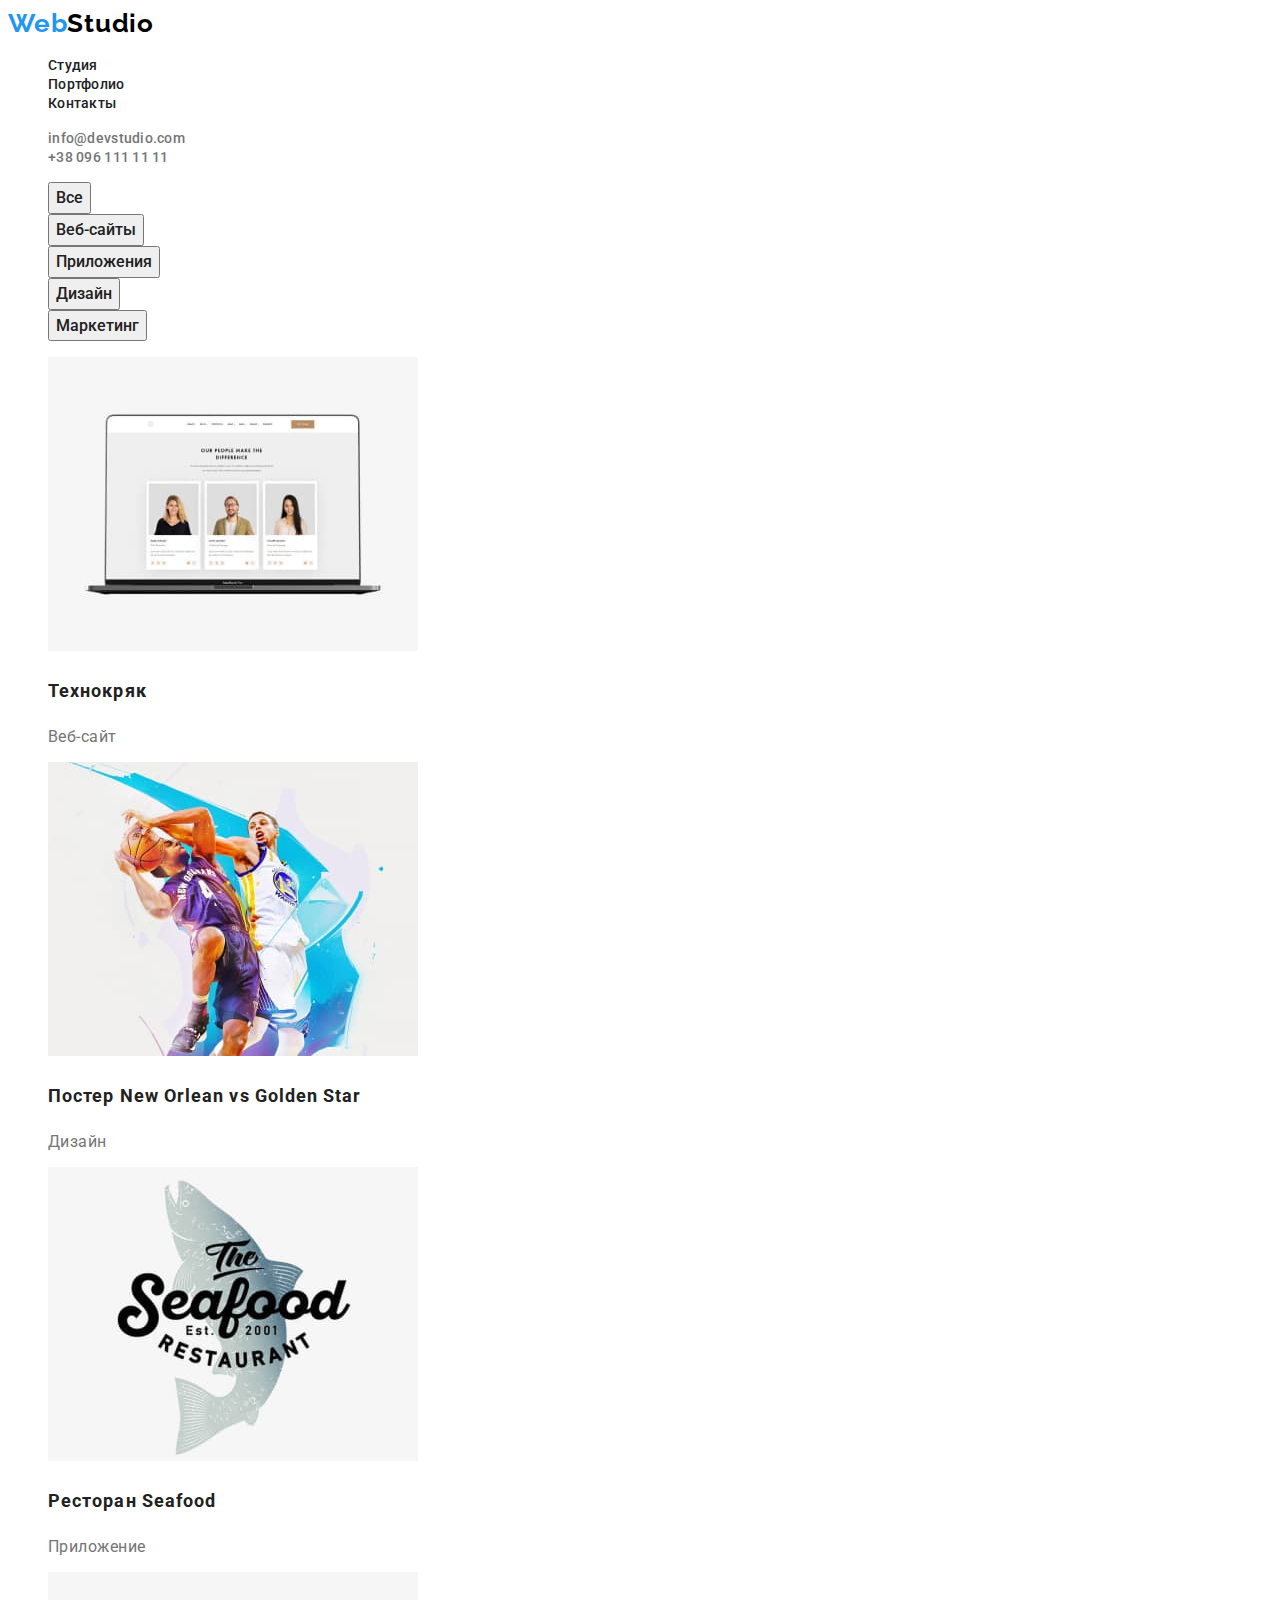
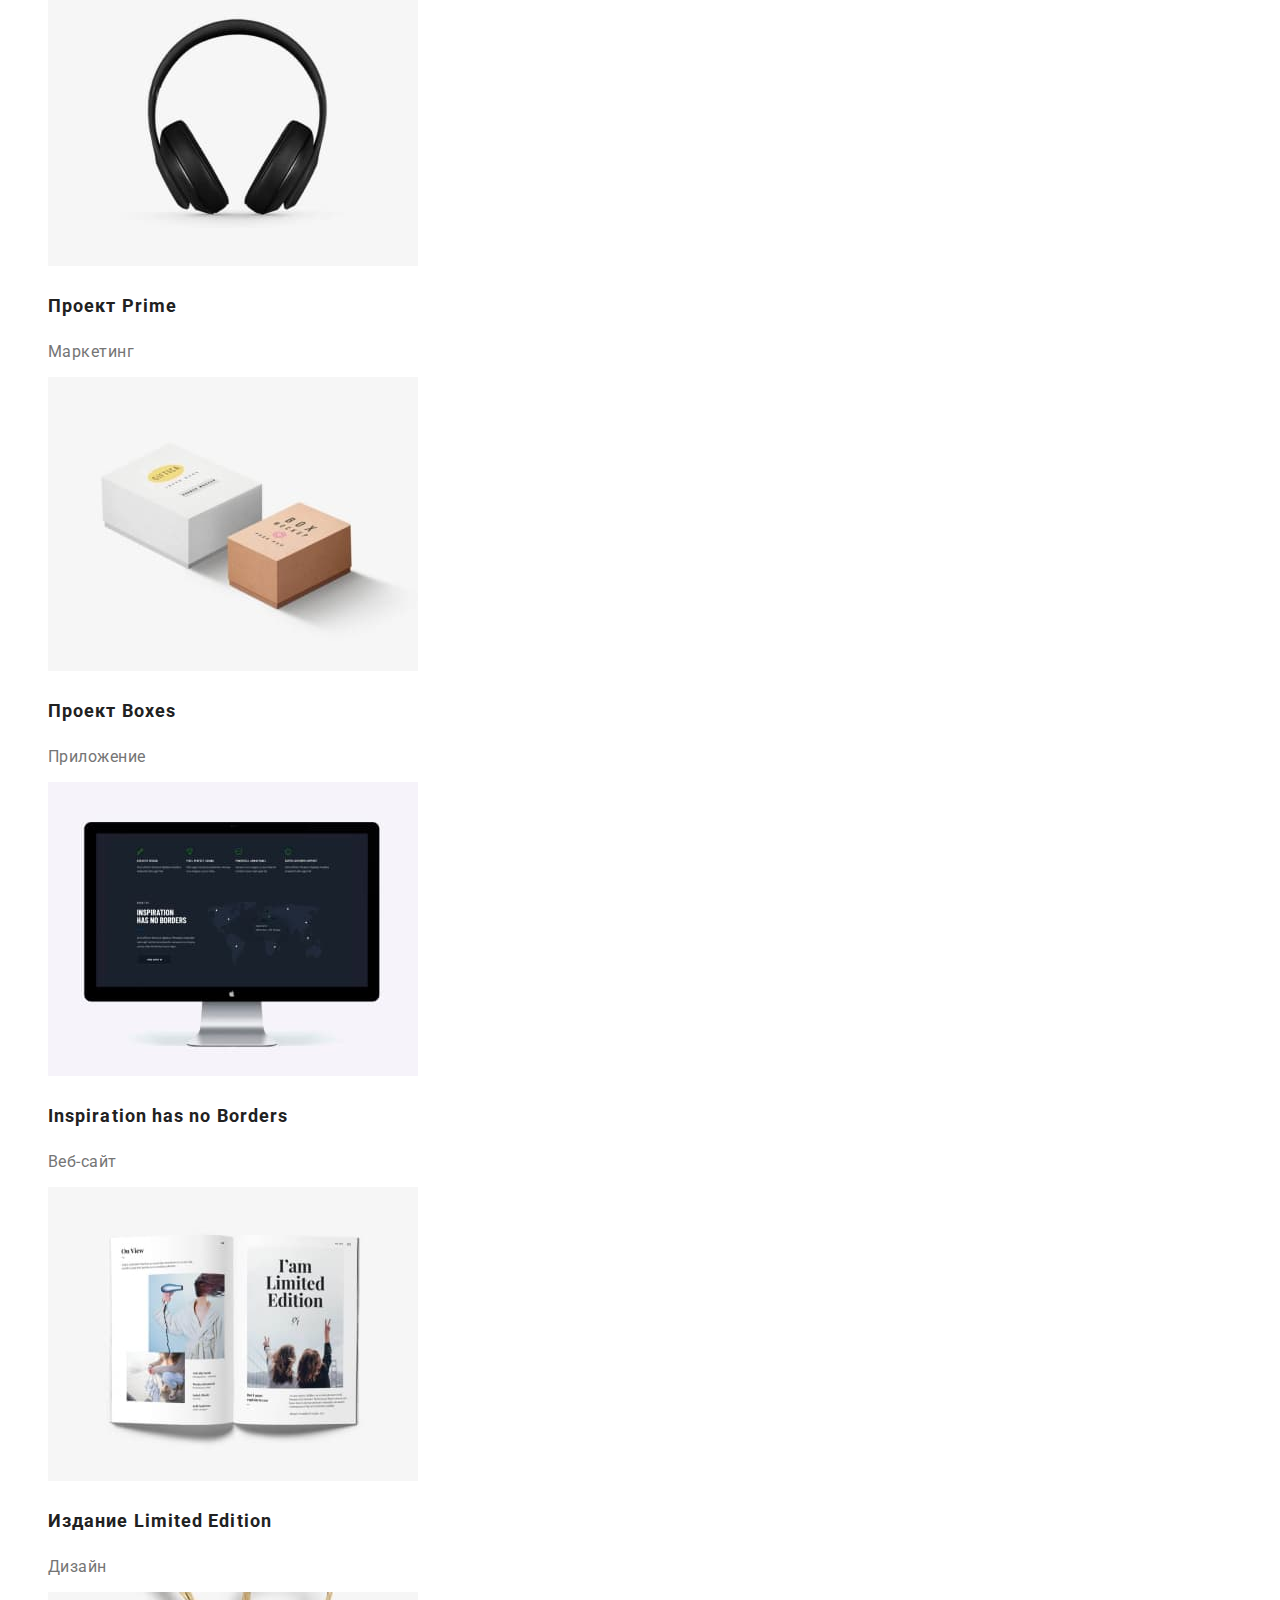
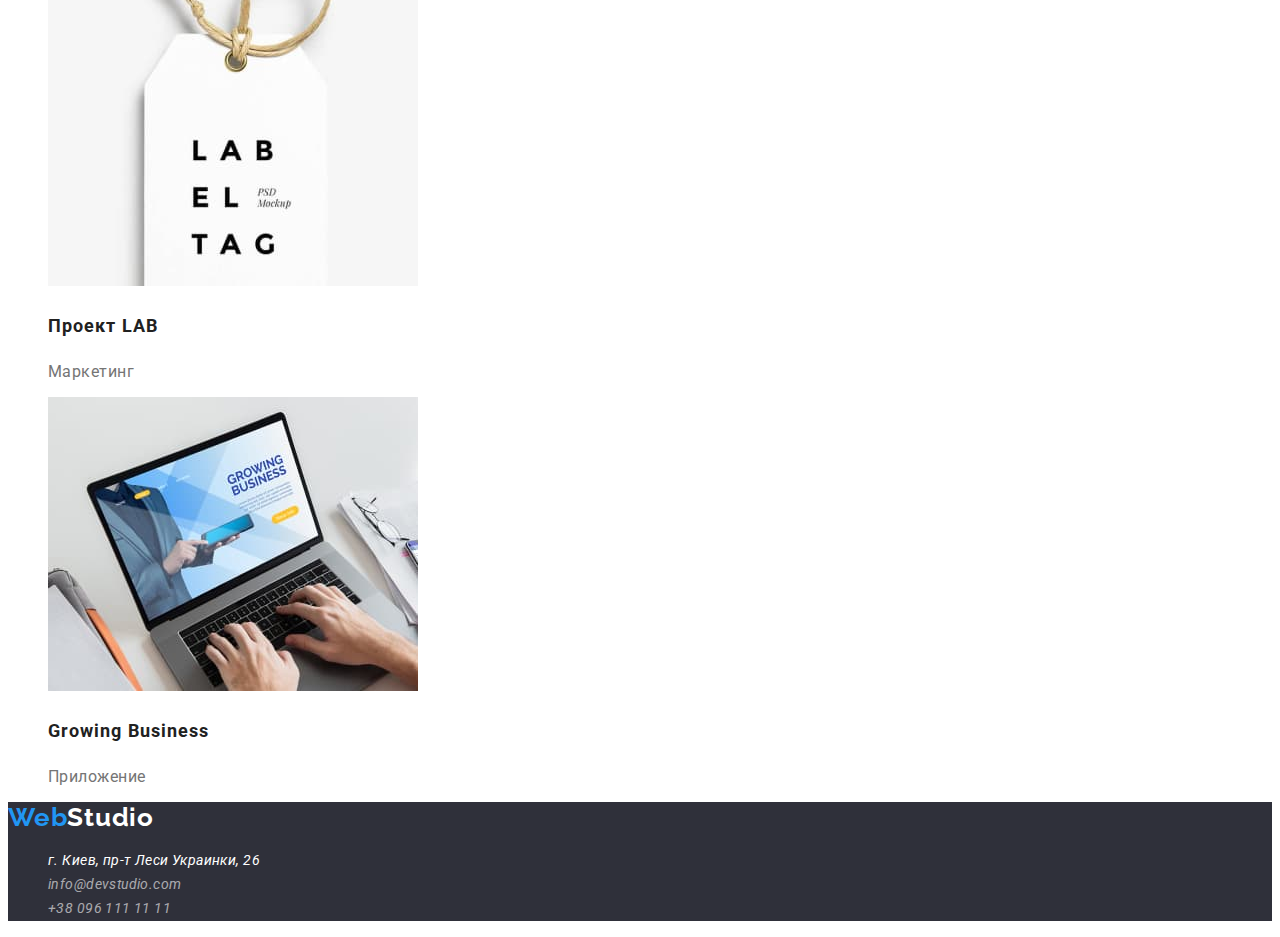
==== portfolio.html @ f25a6d61 "1" ====
<!DOCTYPE html>
<html lang="ru">
<head>
    <meta charset="UTF-8">
    <meta http-equiv="X-UA-Compatible" content="IE=edge">
    <meta name="viewport" content="width=device-width, initial-scale=1.0">
    <title>Portfolio</title>
    <link rel="stylesheet" href="./css/styles.css">
    <link rel="preconnect" href="https://fonts.googleapis.com">
    <link rel="preconnect" href="https://fonts.gstatic.com" crossorigin>
    <link href="https://fonts.googleapis.com/css2?family=Raleway:wght@700&family=Roboto:wght@400;500;700;900&display=swap" rel="stylesheet">    
</head>
<body>
    <!--header-->
    <header>
        <nav class="header-nav">
            <a class="link header-title" href="./index.html"><span class="header-title-web">Web</span>Studio</a>
            <ul class="list header-list">
                <li class="header-item"><a class="link header-link" href="./index.html">Студия</a></li>
                <li class="header-item"><a class="link header-link" href="./portfolio.html">Портфолио</a></li>
                <li class="header-item"><a class="link header-link" href="">Контакты</a></li>    
            </ul>
        </nav>
        <ul class="list header-list">
            <li><a class="link header-email" href="mailto:info@devstudio.com">info@devstudio.com</a></li>
            <li><a class="link header-tel" href="tel:+380961111111">+38 096 111 11 11</a></li>
        </ul>
    </header>
<!-- main -->
    <main>
        <!-- navigaation-buttons -->
        <section>
            <ul class="list">
                <li><button class="portfolio-nav-btn" type="button">Все</button></li>
                <li><button class="portfolio-nav-btn" type="button">Веб-сайты</button></li>
                <li><button class="portfolio-nav-btn" type="button">Приложения</button></li>
                <li><button class="portfolio-nav-btn" type="button">Дизайн</button></li>
                <li><button class="portfolio-nav-btn" type="button">Маркетинг</button></li>
            </ul>
            <!-- projects -->
            <ul class="list">
                <li>
                    <img src="./images/projects-img-1.jpg" alt="Ноутбук">
                    <h3 class="projects-title">Технокряк</h3>
                    <p class="projects-type">Веб-сайт</p>
                </li>
                <li>
                    <img src="./images/projects-img-2.jpg" alt="Баскетболисты">
                    <h3 class="projects-title">Постер New Orlean vs Golden Star</h3>
                    <p class="projects-type">Дизайн</p>
                </li>
                <li>
                    <img src="./images/projects-img-3.jpg" alt="Лого ресторана">
                    <h3 class="projects-title">Ресторан Seafood</h3>
                    <p class="projects-type">Приложение</p>
                </li>
                <li>
                    <img src="./images/projects-img-4.jpg" alt="Наушники">
                    <h3 class="projects-title">Проект Prime</h3>
                    <p class="projects-type">Маркетинг</p>
                </li>
                <li>
                    <img src="./images/projects-img-5.jpg" alt="Коробки">
                    <h3 class="projects-title">Проект Boxes</h3>
                    <p class="projects-type">Приложение</p>
                </li>
                <li>
                    <img src="./images/projects-img-6.jpg" alt="Компьютер">
                    <h3 class="projects-title">Inspiration has no Borders</h3>
                    <p class="projects-type">Веб-сайт</p>
                </li>
                <li>
                    <img src="./images/projects-img-7.jpg" alt="Книга">
                    <h3 class="projects-title">Издание Limited Edition</h3>
                    <p class="projects-type">Дизайн</p>
                </li>
                <li>
                    <img src="./images/projects-img-8.jpg" alt="Бирка">
                    <h3 class="projects-title">Проект LAB</h3>
                    <p class="projects-type">Маркетинг</p>
                </li>
                <li>
                    <img src="./images/projects-img-9.jpg" alt="Ноутбук">
                    <h3 class="projects-title">Growing Business</h3>
                    <p class="projects-type">Приложение</p>
                </li>
            </ul>
        </section>
    </main>
    <footer class="footer">
        <a class="link footer-title" href="./index.html"><span class="footer-title-web">Web</span>Studio</a>
        <address class="">
            <ul class="list footer-list">
                <li><a class="link footer-addres" href="https://goo.gl/maps/zj1c1hvUwoy9DRRDA" target="_blank">г. Киев, пр-т Леси Украинки, 26</a></li>
                <li><a class="link footer-email" href="mailto:info@devstudio.com">info@devstudio.com</a></li>
                <li><a class="link footer-tel" href="tel:+380961111111">+38 096 111 11 11</a></li>
            </ul>
        </address>
    </footer>
</body>
</html>
---- css/styles.css ----
:root {
    --accent-color: #2196F3;
}

body {
    font-family: "Roboto", sans-serif;
}

.list {
    list-style: none;
}
.link {
    text-decoration: none;
}

/*---------------------HEADER---------------------*/

.header-link {
    font-family: "Roboto";
    font-weight: 500;
    font-size: 14px;
    line-height: 1.14;
    letter-spacing: 0.02em;
    color: #212121;
}

.header-email, .header-tel {
    font-family: inherit;
    font-weight: 500;
    font-size: 14px;
    line-height: 1.14;
    letter-spacing: 0.02em;
    color: #757575;
} 

.header-title {
    font-family: "Raleway", sans-serif;
    font-weight: 700;
    font-size: 26px;
    line-height: 1.19;
    letter-spacing: 0.03em;
    color: #000000;
}
.header-title-web {
    color: var(--accent-color);
}

.header-link:hover, 
.header-link:focus,
.header-email:hover,
.header-email:focus,
.header-tel:hover, 
.header-tel:focus  {
    color: var(--accent-color);
}

/*---------------------SOLUTIONS---------------------*/

.solutions-title {
    font-weight: 900;
    font-size: 44px;
    line-height: 1.36;
    letter-spacing: 0.06em;
    text-transform: uppercase;
    color: #FFFFFF;
}

.solutions-background {
    background-color: #2F303A;
}
.solutions-btn {
    font-family: inherit;
    font-weight: 700;
    background-color: var(--accent-color);
    cursor: pointer;
    font-size: 16px;
    line-height: 1.875;
    text-align: center;
    letter-spacing: 0.06em;
    color: #FFFFFF;
}

.solutions-btn:hover, 
.solutions-btn:focus {
    background: #2196F3;
    box-shadow: 0px 4px 4px rgba(0, 0, 0, 0.15);
    border-radius: 4px;
}


/*---------------------ABOUT---------------------*/

.about-title {
    font-weight: 700;
    font-size: 14px;
    line-height: 1.14;
    letter-spacing: 0.03em;
    text-transform: uppercase;
    color: #212121;
}

.about-text {
    font-size: 14px;
    line-height: 1.71;
    letter-spacing: 0.03em;
    color: #757575
}

/*---------------------AFTER ABOUT---------------------*/

.after-about-title {
    font-weight: 700;
    font-size: 36px;
    line-height: 1.16;
    letter-spacing: 0.03em;
    color: #212121;
}

/*---------------------TEAM---------------------*/

.team-title {
    font-weight: 700;
    font-size: 36px;
    line-height: 1.16;
    letter-spacing: 0.03em;
    color: #212121;
}

.teammate-title {
    font-weight: 500;
    font-size: 16px;
    line-height: 1.18;
    letter-spacing: 0.03em;
    color: #212121;
}

.teammate-position {
    font-size: 16px;
    line-height: 1.18;
    letter-spacing: 0.03em;
    color: #757575
}

/*---------------------FOOTER---------------------*/

.footer {
    background-color: #2F303A; ;
}

.footer-title {
    font-family: "Raleway", sans-serif;
    font-weight: 700;
    font-size: 26px;
    line-height: 1.19;
    letter-spacing: 0.03em;
    color: #FFFFFF;
}

.footer-title-web {
    color: var(--accent-color);
}

.footer-addres {
    font-family: inherit;
    font-size: 14px;
    line-height: 1.71;
    letter-spacing: 0.03em;
    color: #FFFFFF;
}

.footer-email, .footer-tel {
    font-family: inherit;
    font-size: 14px;
    line-height: 1.71;
    letter-spacing: 0.03em;
    color: rgba(255, 255, 255, 0.6);
}

.footer-addres:hover, 
.footer-addres:focus,
.footer-email:hover,
.footer-email:focus,
.footer-tel:hover, 
.footer-tel:focus  {
    color: var(--accent-color);
}
/*---------------------MAIN-PORTFOLIO---------------------*/

.portfolio-nav-btn {
    font-family: inherit;
    font-weight: 500;
    font-size: 16px;
    line-height: 1.62;
    color: #212121;
}

.portfolio-nav-btn:hover, .portfolio-nav-btn:focus {
    font-weight: 500;
    font-size: 16px;
    line-height: 1.62;
    text-align: center;
    letter-spacing: 0.03em;
    color: #FFFFFF;
    background-color: var(--accent-color);
    cursor: pointer;
}

.projects-title {
    font-weight: 700;
    font-size: 18px;
    line-height: 2;
    letter-spacing: 0.06em;
    color: #212121
}

.projects-type {
    font-weight: normal;
    font-size: 16px;
    line-height: 1.875x;
    letter-spacing: 0.03em;
    color: #757575;
}
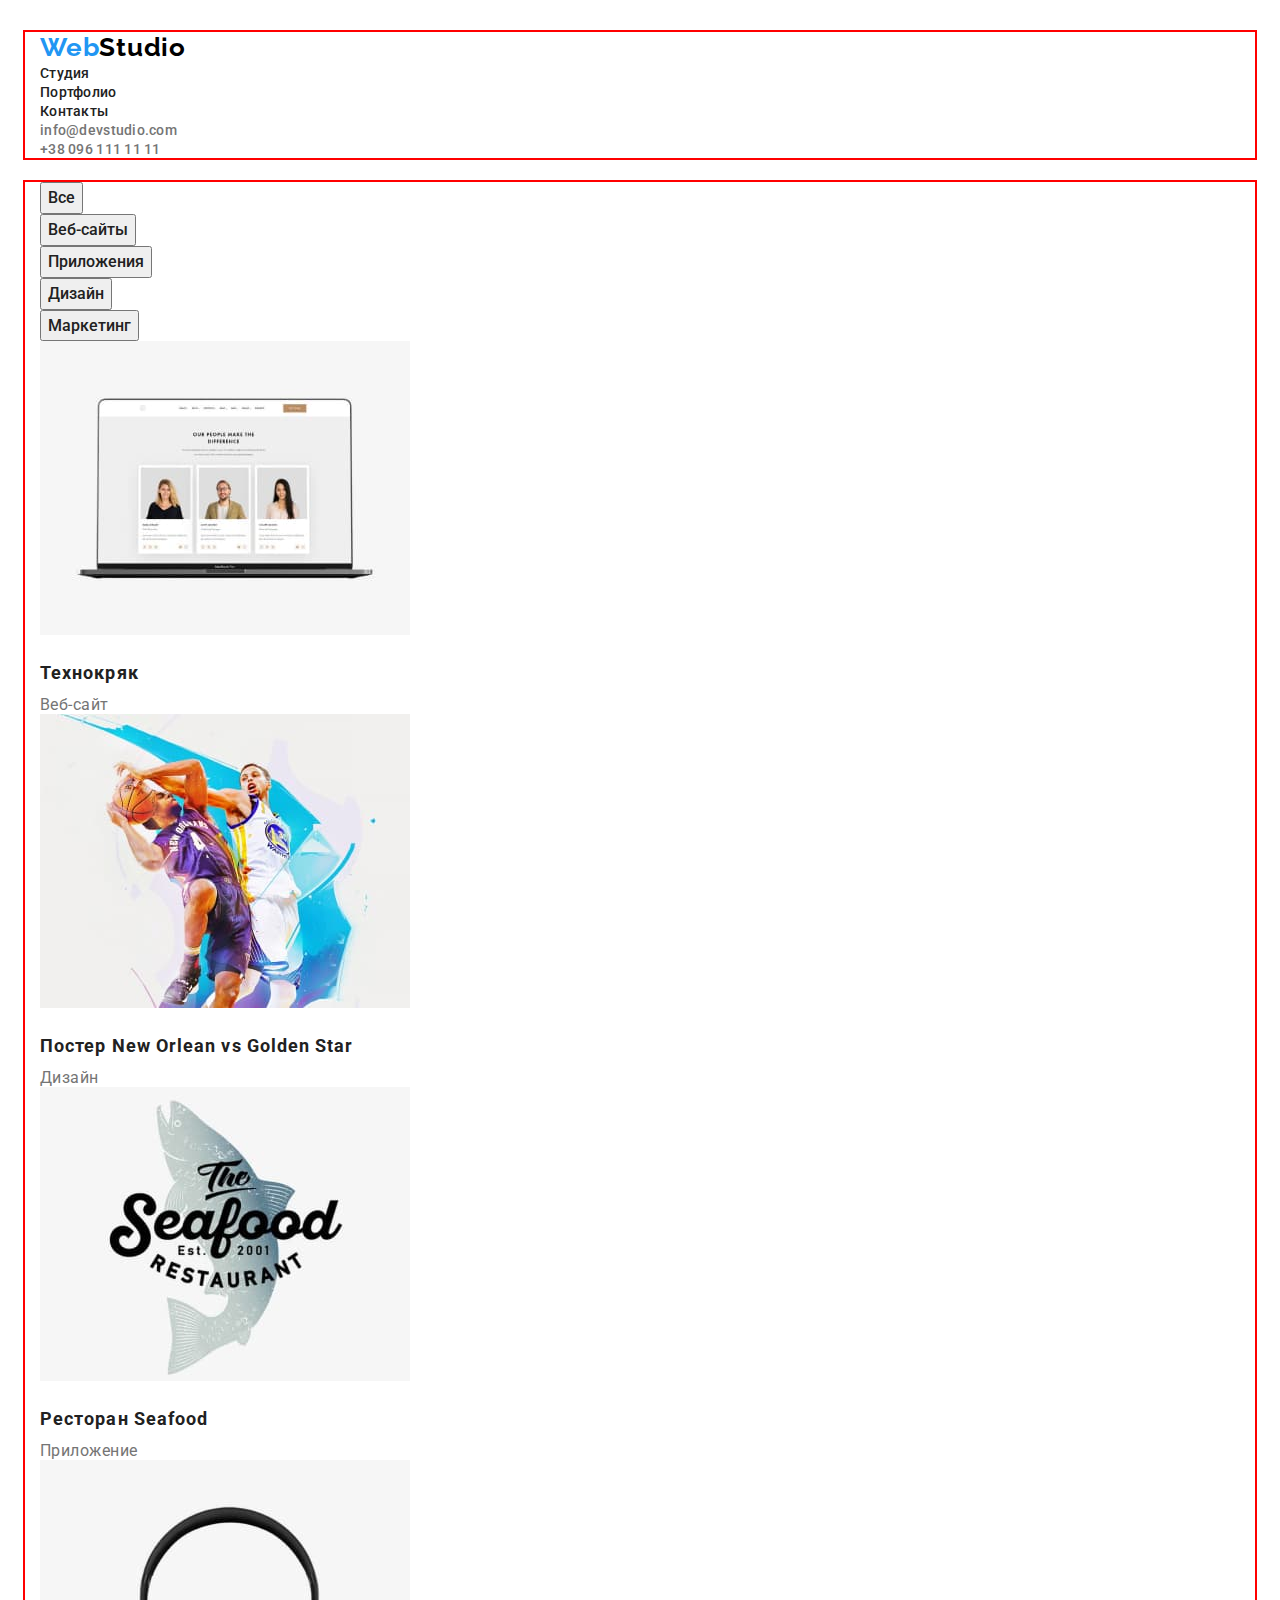
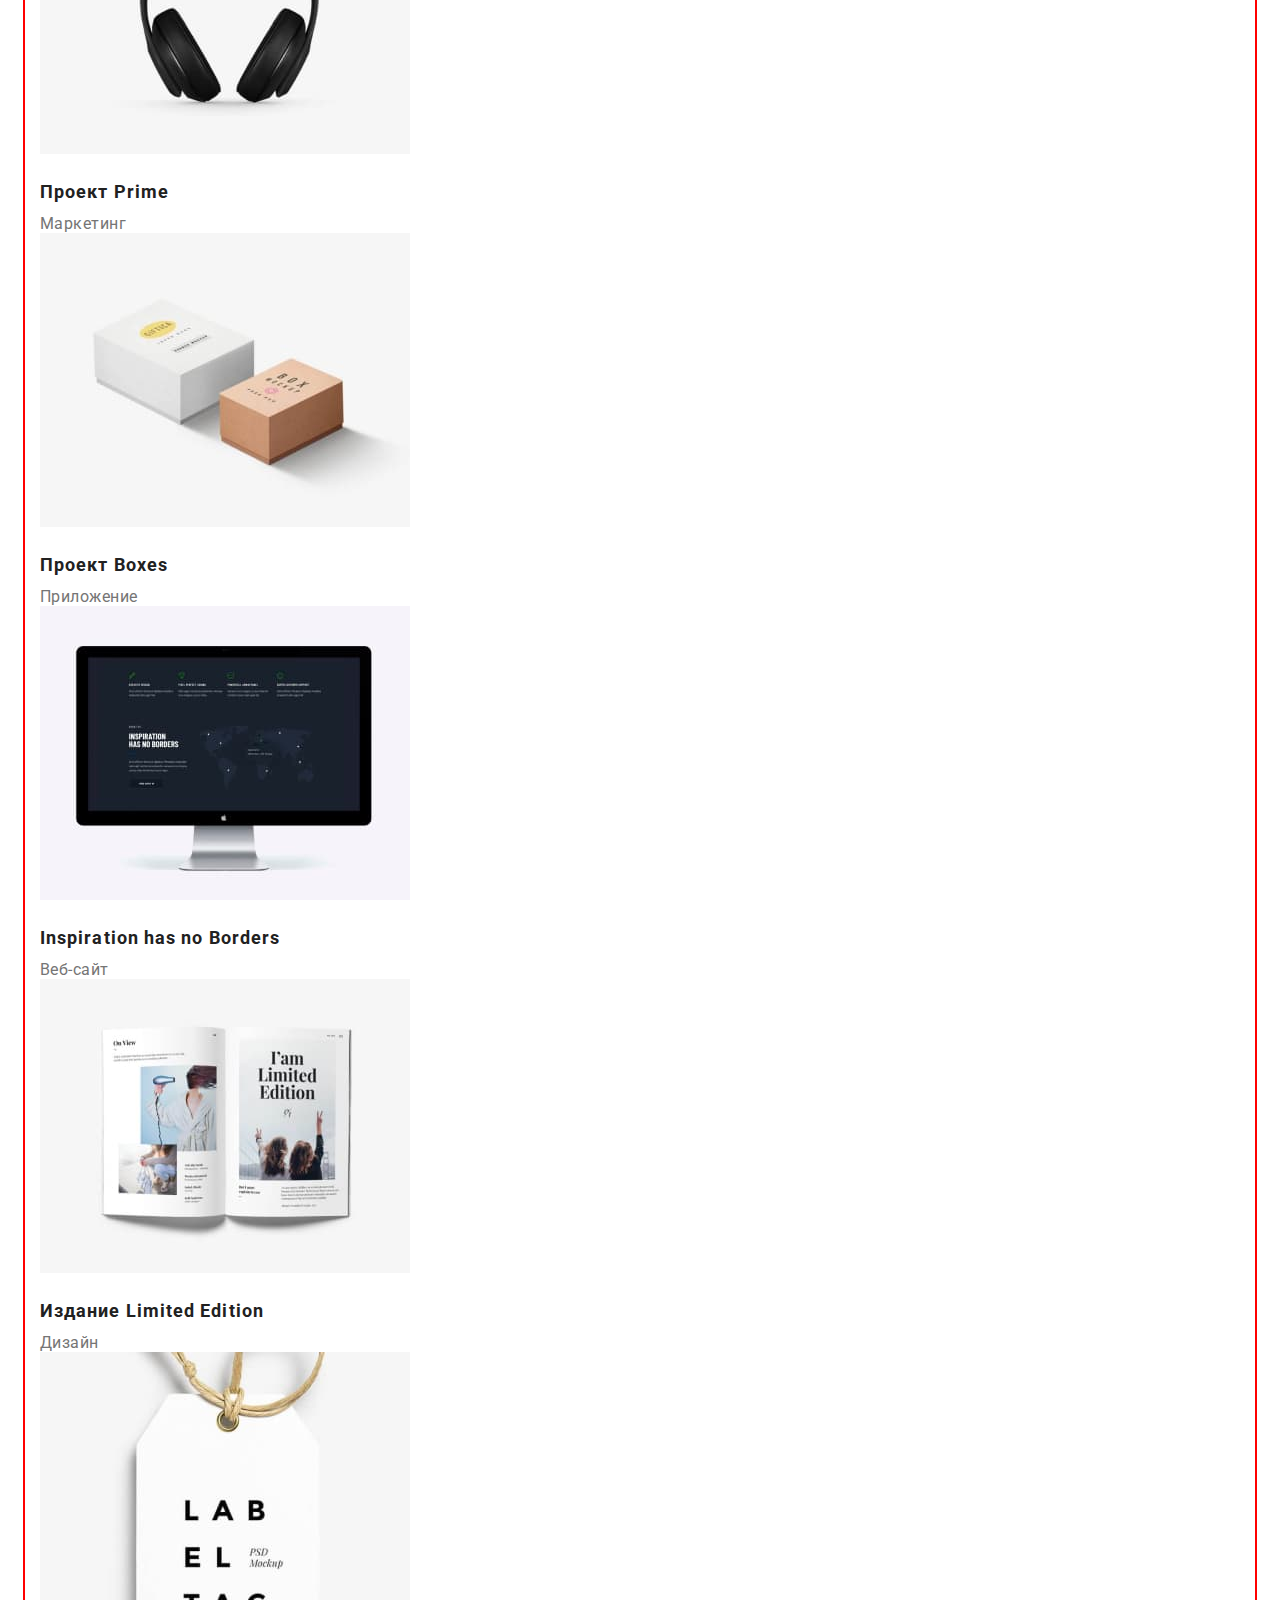
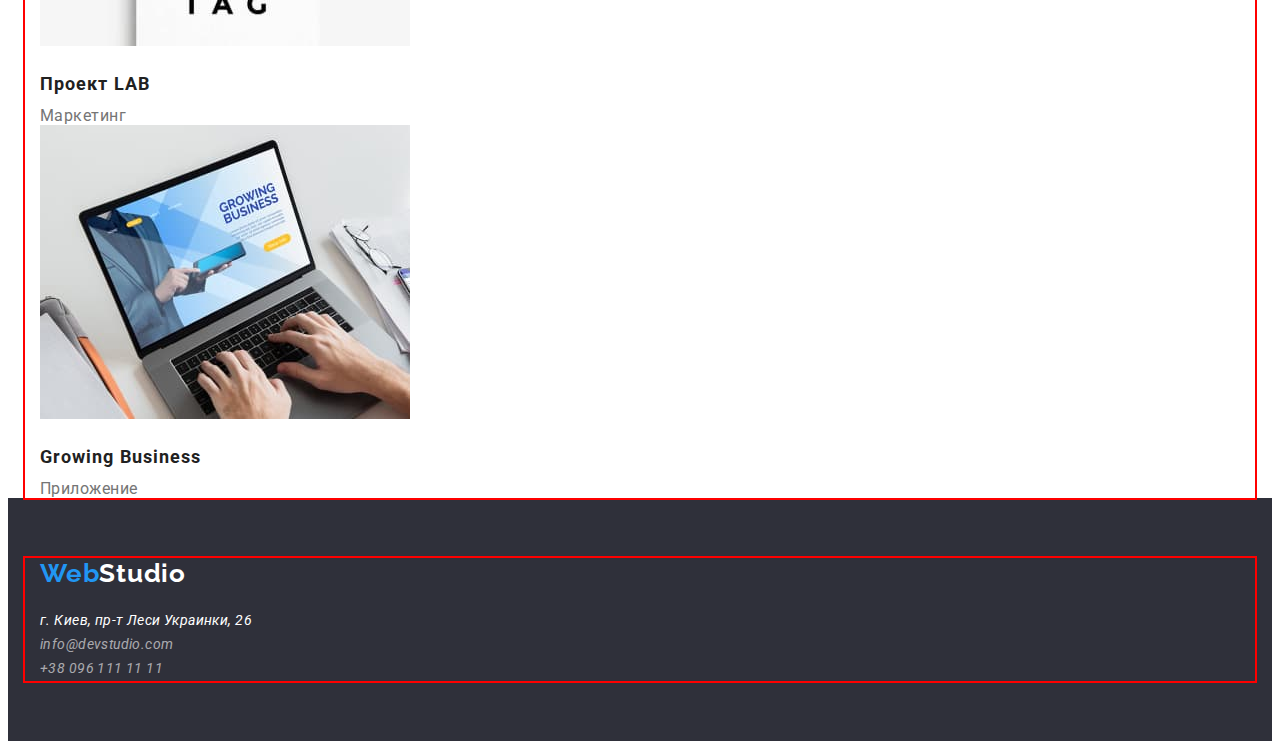
==== commit 3d008834: "containers" ====
--- a/portfolio.html
+++ b/portfolio.html
@@ -12,7 +12,8 @@
 </head>
 <body>
     <!--header-->
-    <header>
+    <header class="header">
+        <div class="container">
         <nav class="header-nav">
             <a class="link header-title" href="./index.html"><span class="header-title-web">Web</span>Studio</a>
             <ul class="list header-list">
@@ -25,11 +26,13 @@
             <li><a class="link header-email" href="mailto:info@devstudio.com">info@devstudio.com</a></li>
             <li><a class="link header-tel" href="tel:+380961111111">+38 096 111 11 11</a></li>
         </ul>
+        </div>
     </header>
 <!-- main -->
     <main>
         <!-- navigaation-buttons -->
         <section>
+            <div class="container">
             <ul class="list">
                 <li><button class="portfolio-nav-btn" type="button">Все</button></li>
                 <li><button class="portfolio-nav-btn" type="button">Веб-сайты</button></li>
@@ -85,17 +88,20 @@
                     <p class="projects-type">Приложение</p>
                 </li>
             </ul>
+            </div>  
         </section>
     </main>
     <footer class="footer">
+        <div class="container">
         <a class="link footer-title" href="./index.html"><span class="footer-title-web">Web</span>Studio</a>
-        <address class="">
+        <address class="address">
             <ul class="list footer-list">
                 <li><a class="link footer-addres" href="https://goo.gl/maps/zj1c1hvUwoy9DRRDA" target="_blank">г. Киев, пр-т Леси Украинки, 26</a></li>
                 <li><a class="link footer-email" href="mailto:info@devstudio.com">info@devstudio.com</a></li>
                 <li><a class="link footer-tel" href="tel:+380961111111">+38 096 111 11 11</a></li>
             </ul>
         </address>
+        </div>
     </footer>
 </body>
 </html>--- a/css/styles.css
+++ b/css/styles.css
@@ -1,11 +1,31 @@
 :root {
     --accent-color: #2196F3;
+    --first-title-color: #fff;
+    --second-title-color: #212121;
+
 }
 
 body {
     font-family: "Roboto", sans-serif;
 }
 
+p, h1, h2, h3, h4, h5, h6 {
+    margin: 0;
+}
+
+ul {
+    margin: 0;
+    padding: 0;
+}
+
+button {
+    cursor: pointer;
+}
+
+img {
+    display: block;
+}
+
 .list {
     list-style: none;
 }
@@ -13,7 +33,20 @@
     text-decoration: none;
 }
 
+.container {
+    width: 1200px;
+    padding-left: 15px;
+    padding-right: 15px;
+    margin: 0 auto;
+    outline: 2px solid red;
+}
+
 /*---------------------HEADER---------------------*/
+
+.header {
+    padding-top: 24px;
+    padding-bottom: 24px;
+}
 
 .header-link {
     font-family: "Roboto";
@@ -62,22 +95,25 @@
     line-height: 1.36;
     letter-spacing: 0.06em;
     text-transform: uppercase;
-    color: #FFFFFF;
-}
-
-.solutions-background {
+    color: var(--first-title-color);
+    padding-bottom: 30px;
+}
+
+.solutions {
     background-color: #2F303A;
+    padding-top: 200px;
+    padding-bottom: 280px;
 }
 .solutions-btn {
     font-family: inherit;
     font-weight: 700;
     background-color: var(--accent-color);
-    cursor: pointer;
     font-size: 16px;
     line-height: 1.875;
     text-align: center;
     letter-spacing: 0.06em;
-    color: #FFFFFF;
+    color: var(--first-title-color);
+    
 }
 
 .solutions-btn:hover, 
@@ -90,13 +126,19 @@
 
 /*---------------------ABOUT---------------------*/
 
+.about {
+    padding-top: 94px;
+    padding-bottom: 94px;
+}
+
 .about-title {
     font-weight: 700;
     font-size: 14px;
     line-height: 1.14;
     letter-spacing: 0.03em;
     text-transform: uppercase;
-    color: #212121;
+    color: var(--second-title-color);
+    margin-bottom: 10px;
 }
 
 .about-text {
@@ -107,23 +149,35 @@
 }
 
 /*---------------------AFTER ABOUT---------------------*/
+
+.after-about {
+    padding-top: 0px;
+    padding-bottom: 94px;
+}
 
 .after-about-title {
     font-weight: 700;
     font-size: 36px;
     line-height: 1.16;
     letter-spacing: 0.03em;
-    color: #212121;
+    color: var(--second-title-color);
+    margin-bottom: 50px;
 }
 
 /*---------------------TEAM---------------------*/
+
+.team {
+    padding-top: 94px;
+    padding-bottom: 94px;
+}
 
 .team-title {
     font-weight: 700;
     font-size: 36px;
     line-height: 1.16;
     letter-spacing: 0.03em;
-    color: #212121;
+    color: var(--second-title-color);
+    margin-bottom: 50px;
 }
 
 .teammate-title {
@@ -131,7 +185,9 @@
     font-size: 16px;
     line-height: 1.18;
     letter-spacing: 0.03em;
-    color: #212121;
+    color: var(--second-title-color);
+    margin-top: 30px;
+    margin-bottom: 10px;
 }
 
 .teammate-position {
@@ -144,7 +200,9 @@
 /*---------------------FOOTER---------------------*/
 
 .footer {
-    background-color: #2F303A; ;
+    background-color: #2F303A; 
+    padding-top: 60px;
+    padding-bottom: 60px;
 }
 
 .footer-title {
@@ -153,22 +211,36 @@
     font-size: 26px;
     line-height: 1.19;
     letter-spacing: 0.03em;
-    color: #FFFFFF;
+    color: var(--first-title-color);
 }
 
 .footer-title-web {
     color: var(--accent-color);
 }
 
+.address {
+    margin-top: 20px;
+}
+
 .footer-addres {
     font-family: inherit;
     font-size: 14px;
     line-height: 1.71;
     letter-spacing: 0.03em;
-    color: #FFFFFF;
+    color: var(--first-title-color);
+    margin-bottom: 9px;
 }
 
 .footer-email, .footer-tel {
+    font-family: inherit;
+    font-size: 14px;
+    line-height: 1.71;
+    letter-spacing: 0.03em;
+    color: rgba(255, 255, 255, 0.6);
+    margin-bottom: 9px;
+}
+
+.footer-tel {
     font-family: inherit;
     font-size: 14px;
     line-height: 1.71;
@@ -191,7 +263,7 @@
     font-weight: 500;
     font-size: 16px;
     line-height: 1.62;
-    color: #212121;
+    color: var(--second-title-color);
 }
 
 .portfolio-nav-btn:hover, .portfolio-nav-btn:focus {
@@ -200,7 +272,7 @@
     line-height: 1.62;
     text-align: center;
     letter-spacing: 0.03em;
-    color: #FFFFFF;
+    color: var(--first-title-color);
     background-color: var(--accent-color);
     cursor: pointer;
 }
@@ -210,7 +282,9 @@
     font-size: 18px;
     line-height: 2;
     letter-spacing: 0.06em;
-    color: #212121
+    color: var(--second-title-color);
+    margin-top: 20px;
+    margin-bottom: 4px;
 }
 
 .projects-type {
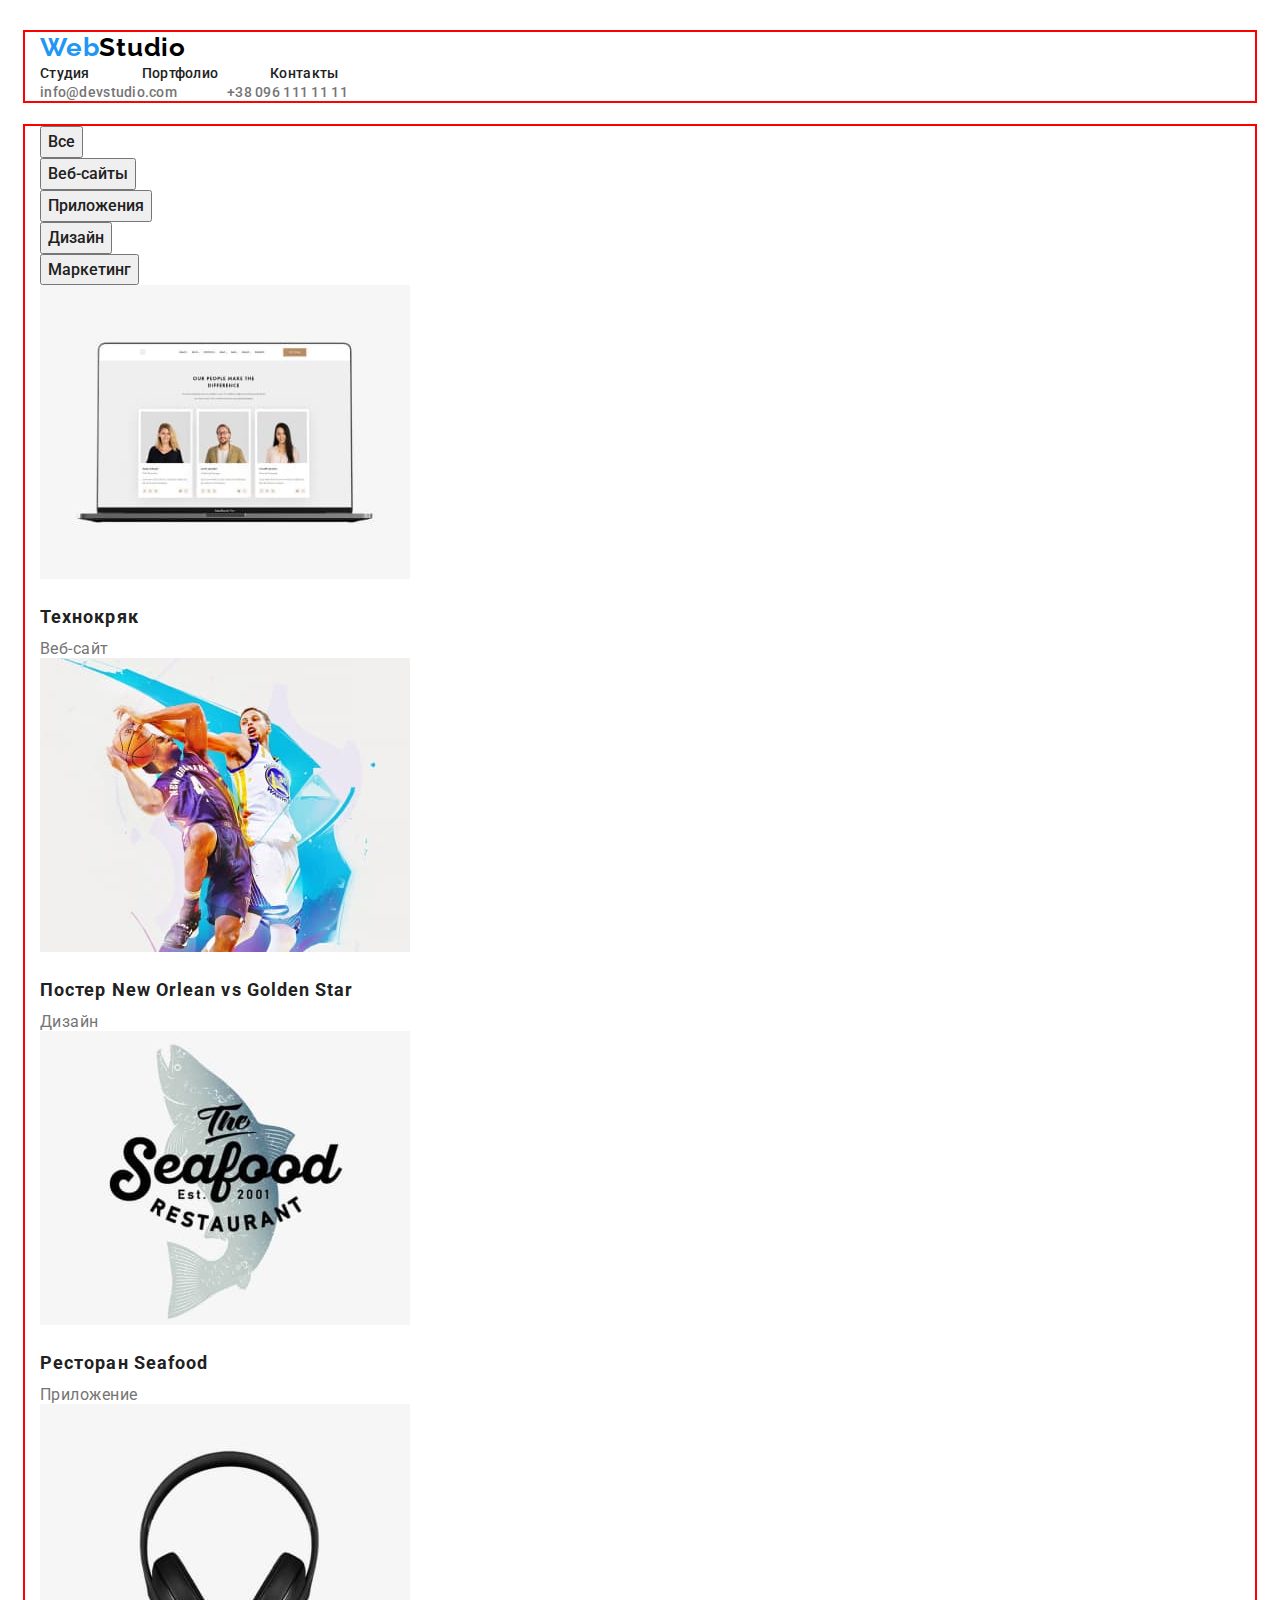
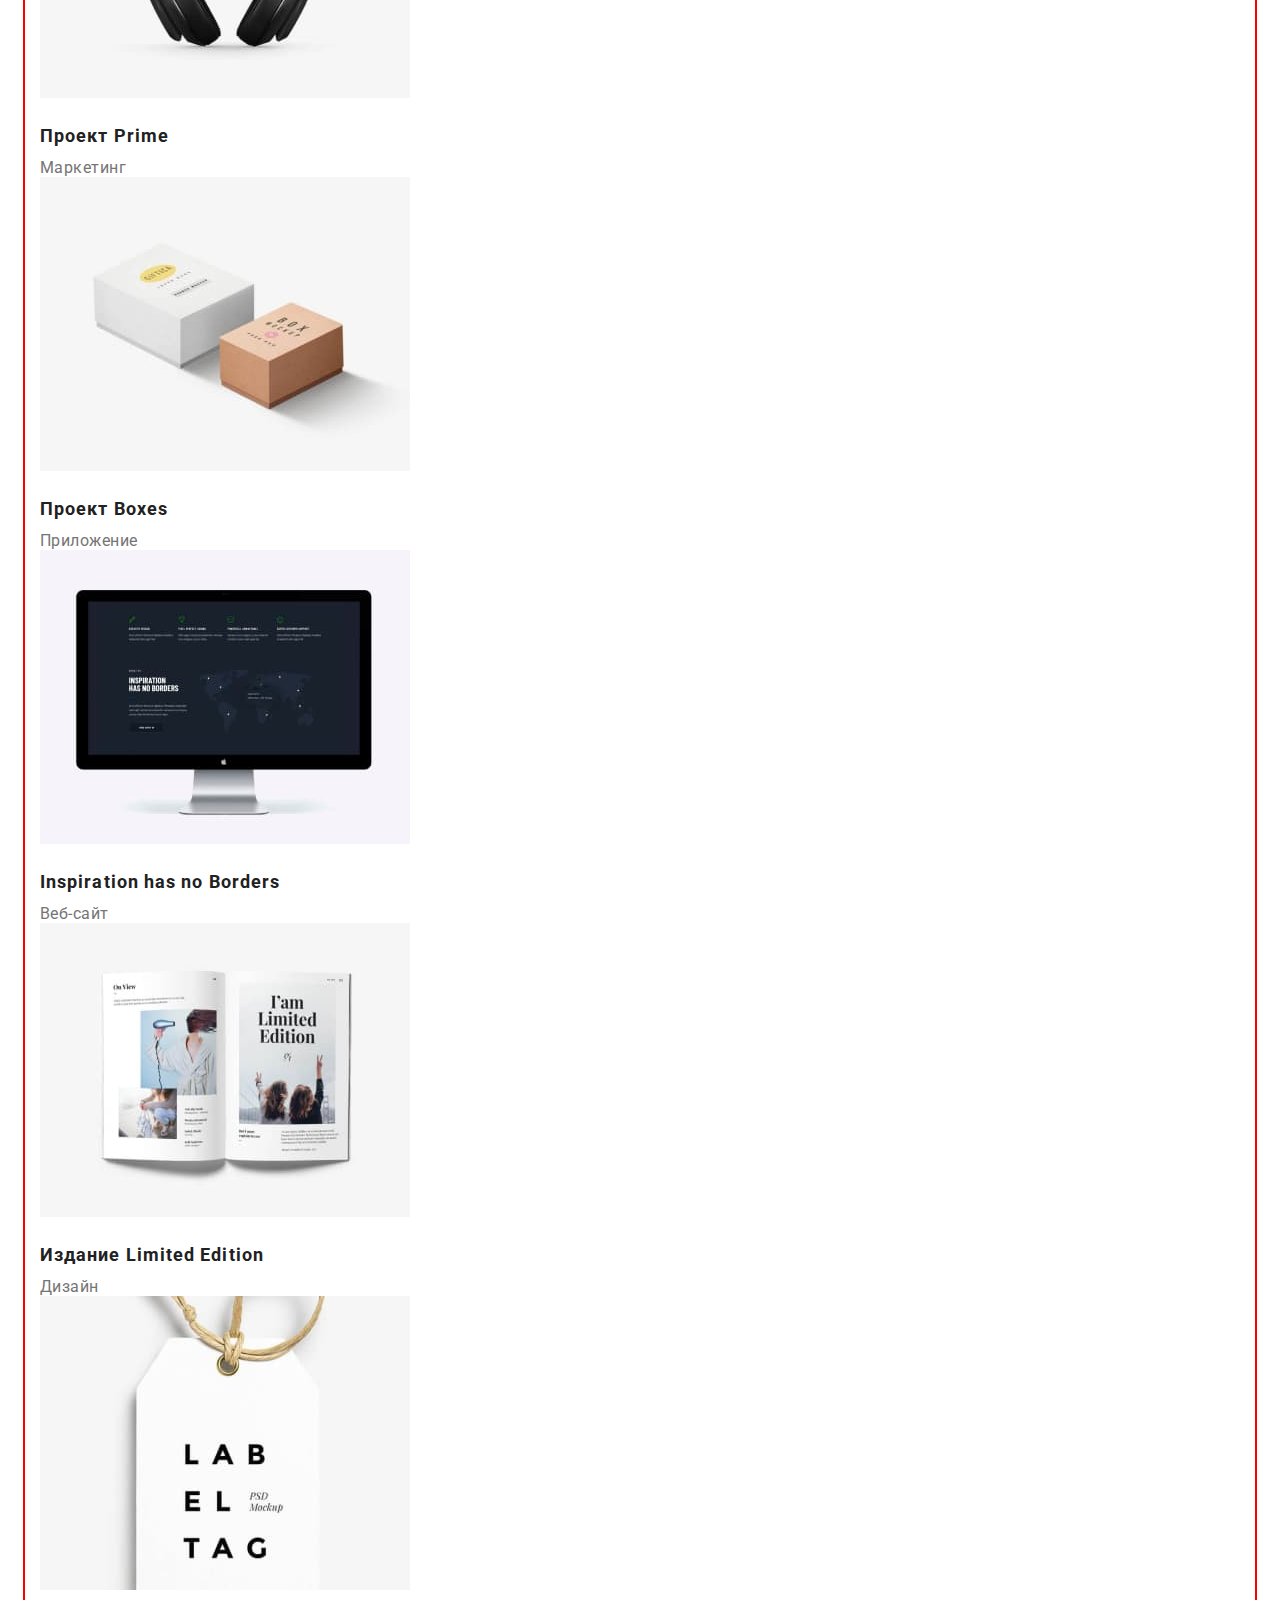
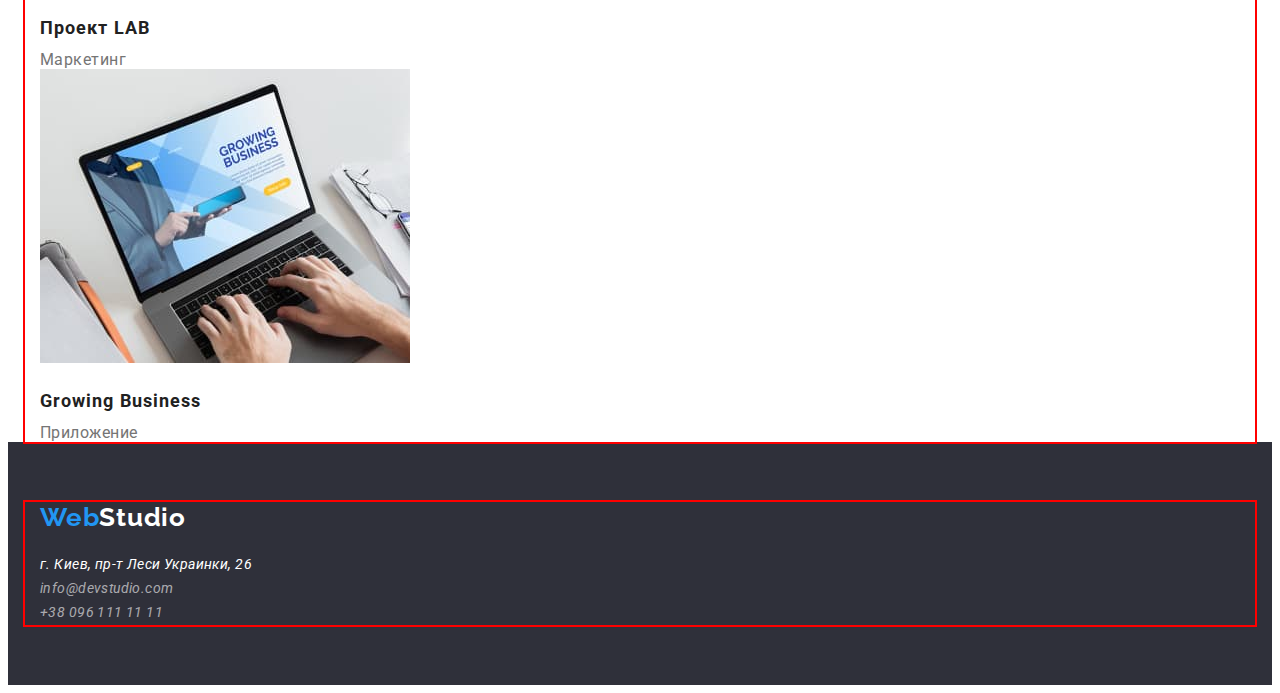
==== commit 32f49161: "flex v1" ====
--- a/portfolio.html
+++ b/portfolio.html
@@ -33,13 +33,15 @@
         <!-- navigaation-buttons -->
         <section>
             <div class="container">
-            <ul class="list">
+               
+                <ul class="list">
                 <li><button class="portfolio-nav-btn" type="button">Все</button></li>
                 <li><button class="portfolio-nav-btn" type="button">Веб-сайты</button></li>
                 <li><button class="portfolio-nav-btn" type="button">Приложения</button></li>
                 <li><button class="portfolio-nav-btn" type="button">Дизайн</button></li>
                 <li><button class="portfolio-nav-btn" type="button">Маркетинг</button></li>
-            </ul>
+                </ul>
+                
             <!-- projects -->
             <ul class="list">
                 <li>
--- a/css/styles.css
+++ b/css/styles.css
@@ -38,14 +38,31 @@
     padding-left: 15px;
     padding-right: 15px;
     margin: 0 auto;
-    outline: 2px solid red;
+    outline: 2px solid red; 
 }
 
 /*---------------------HEADER---------------------*/
+
+.header-container {
+    display: flex;
+    align-items: center;
+} 
+
+.header-list {
+    display: flex;
+}
+
+.header-connect {
+    margin-left: auto;
+}
+
+.header-item:not(:last-child) {
+    margin-right: 52px;
+}
 
 .header {
     padding-top: 24px;
-    padding-bottom: 24px;
+    padding-bottom: 25px;
 }
 
 .header-link {
@@ -57,7 +74,17 @@
     color: #212121;
 }
 
-.header-email, .header-tel {
+.header-email  {
+    font-family: inherit;
+    font-weight: 500;
+    font-size: 14px;
+    line-height: 1.14;
+    letter-spacing: 0.02em;
+    color: #757575;
+    margin-right: 50px;
+} 
+
+.header-tel {
     font-family: inherit;
     font-weight: 500;
     font-size: 14px;
@@ -73,6 +100,7 @@
     line-height: 1.19;
     letter-spacing: 0.03em;
     color: #000000;
+    margin-right: 93px;
 }
 .header-title-web {
     color: var(--accent-color);
@@ -97,12 +125,16 @@
     text-transform: uppercase;
     color: var(--first-title-color);
     padding-bottom: 30px;
+    width: 696px;
+    text-align: center;
+    margin-left: 252px;
+    margin-right: 252px;
 }
 
 .solutions {
     background-color: #2F303A;
     padding-top: 200px;
-    padding-bottom: 280px;
+    padding-bottom: 200px;
 }
 .solutions-btn {
     font-family: inherit;
@@ -113,6 +145,13 @@
     text-align: center;
     letter-spacing: 0.06em;
     color: var(--first-title-color);
+    background: #2196F3;
+    box-shadow: 0px 4px 4px rgba(0, 0, 0, 0.15);
+    border-radius: 4px;
+    min-width: 200px;
+    min-height: 50px;
+    margin-right: 500px;
+    margin-left: 500px;
     
 }
 
@@ -126,11 +165,22 @@
 
 /*---------------------ABOUT---------------------*/
 
+ .about-list {
+    display: flex;
+    width: 270px;
+} 
+
+.about-list:not(:last-child) {
+    margin-right: 30px;
+}
 .about {
     padding-top: 94px;
     padding-bottom: 94px;
 }
 
+.about-container {
+    display: flex;
+}
 .about-title {
     font-weight: 700;
     font-size: 14px;
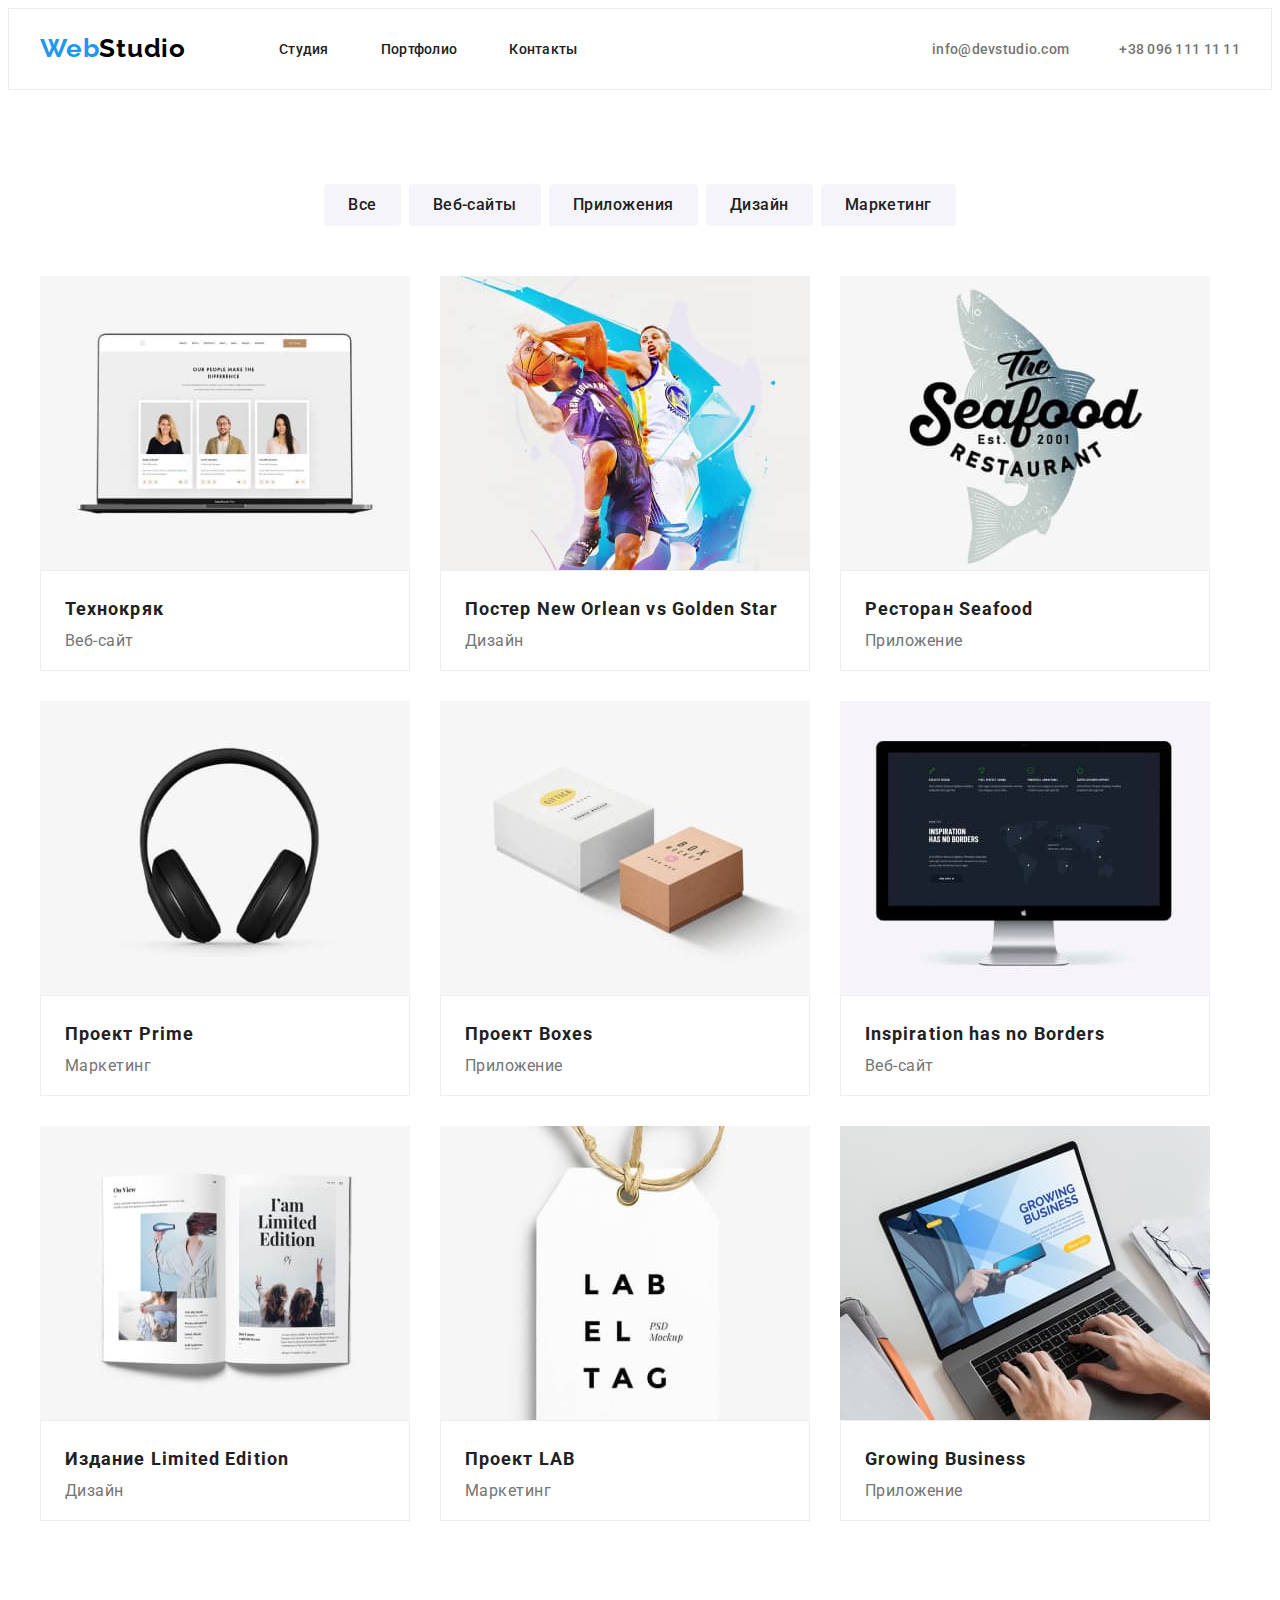
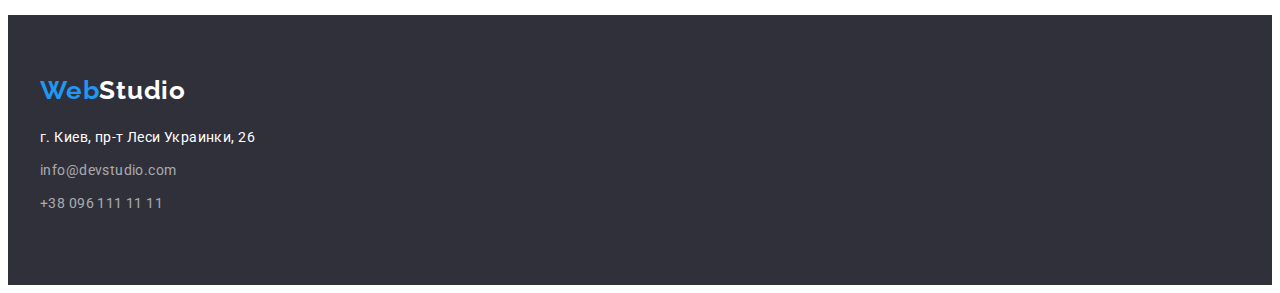
==== commit e67900a9: "more fix" ====
--- a/portfolio.html
+++ b/portfolio.html
@@ -4,90 +4,111 @@
     <meta charset="UTF-8">
     <meta http-equiv="X-UA-Compatible" content="IE=edge">
     <meta name="viewport" content="width=device-width, initial-scale=1.0">
-    <title>Portfolio</title>
+    <title>WebStudio</title>
+    <link rel="stylesheet" href="https://cdnjs.cloudflare.com/ajax/libs/modern-normalize/1.1.0/modern-normalize.min.css" integrity="sha512-wpPYUAdjBVSE4KJnH1VR1HeZfpl1ub8YT/NKx4PuQ5NmX2tKuGu6U/JRp5y+Y8XG2tV+wKQpNHVUX03MfMFn9Q==" crossorigin="anonymous" referrerpolicy="no-referrer" />
     <link rel="stylesheet" href="./css/styles.css">
     <link rel="preconnect" href="https://fonts.googleapis.com">
     <link rel="preconnect" href="https://fonts.gstatic.com" crossorigin>
-    <link href="https://fonts.googleapis.com/css2?family=Raleway:wght@700&family=Roboto:wght@400;500;700;900&display=swap" rel="stylesheet">    
+    <link href="https://fonts.googleapis.com/css2?family=Raleway:wght@700&family=Roboto:wght@400;500;700;900&display=swap" rel="stylesheet">     
 </head>
 <body>
     <!--header-->
     <header class="header">
-        <div class="container">
+        <div class="container header-container">
+            <a class="link header-title" href="./index.html"><span class="header-title-web">Web</span>Studio</a>
         <nav class="header-nav">
-            <a class="link header-title" href="./index.html"><span class="header-title-web">Web</span>Studio</a>
             <ul class="list header-list">
                 <li class="header-item"><a class="link header-link" href="./index.html">Студия</a></li>
                 <li class="header-item"><a class="link header-link" href="./portfolio.html">Портфолио</a></li>
                 <li class="header-item"><a class="link header-link" href="">Контакты</a></li>    
             </ul>
         </nav>
+        <div class="header-connect">
         <ul class="list header-list">
             <li><a class="link header-email" href="mailto:info@devstudio.com">info@devstudio.com</a></li>
             <li><a class="link header-tel" href="tel:+380961111111">+38 096 111 11 11</a></li>
         </ul>
         </div>
-    </header>
+        </div>  
+    </header> 
 <!-- main -->
     <main>
         <!-- navigaation-buttons -->
-        <section>
+        <section class="nav-btn">
             <div class="container">
                
-                <ul class="list">
-                <li><button class="portfolio-nav-btn" type="button">Все</button></li>
-                <li><button class="portfolio-nav-btn" type="button">Веб-сайты</button></li>
-                <li><button class="portfolio-nav-btn" type="button">Приложения</button></li>
-                <li><button class="portfolio-nav-btn" type="button">Дизайн</button></li>
-                <li><button class="portfolio-nav-btn" type="button">Маркетинг</button></li>
+                <ul class="list list-btn">
+                <li class="list-btn-item"><button class="portfolio-nav-btn" type="button">Все</button></li>
+                <li class="list-btn-item"><button class="portfolio-nav-btn" type="button">Веб-сайты</button></li>
+                <li class="list-btn-item"><button class="portfolio-nav-btn" type="button">Приложения</button></li>
+                <li class="list-btn-item"><button class="portfolio-nav-btn" type="button">Дизайн</button></li>
+                <li class="list-btn-item"><button class="portfolio-nav-btn" type="button">Маркетинг</button></li>
                 </ul>
-                
+               
             <!-- projects -->
-            <ul class="list">
-                <li>
+            <ul class="list projects-list">
+                <li class="projects-item">
                     <img src="./images/projects-img-1.jpg" alt="Ноутбук">
+                    <div class="projects-item-text">
                     <h3 class="projects-title">Технокряк</h3>
                     <p class="projects-type">Веб-сайт</p>
+                    </div>
                 </li>
-                <li>
+                <li class="projects-item">
                     <img src="./images/projects-img-2.jpg" alt="Баскетболисты">
+                    <div class="projects-item-text">
                     <h3 class="projects-title">Постер New Orlean vs Golden Star</h3>
                     <p class="projects-type">Дизайн</p>
+                    </div>
                 </li>
-                <li>
+                <li class="projects-item">
                     <img src="./images/projects-img-3.jpg" alt="Лого ресторана">
+                    <div class="projects-item-text">
                     <h3 class="projects-title">Ресторан Seafood</h3>
                     <p class="projects-type">Приложение</p>
+                    </div>
                 </li>
-                <li>
+                <li class="projects-item">
                     <img src="./images/projects-img-4.jpg" alt="Наушники">
+                    <div class="projects-item-text">
                     <h3 class="projects-title">Проект Prime</h3>
                     <p class="projects-type">Маркетинг</p>
+                    </div>
                 </li>
-                <li>
+                <li class="projects-item">
                     <img src="./images/projects-img-5.jpg" alt="Коробки">
+                    <div class="projects-item-text">
                     <h3 class="projects-title">Проект Boxes</h3>
                     <p class="projects-type">Приложение</p>
+                    </div>
                 </li>
-                <li>
+                <li class="projects-item">
                     <img src="./images/projects-img-6.jpg" alt="Компьютер">
+                    <div class="projects-item-text">
                     <h3 class="projects-title">Inspiration has no Borders</h3>
                     <p class="projects-type">Веб-сайт</p>
+                    </div>
                 </li>
-                <li>
+                <li class="projects-item">
                     <img src="./images/projects-img-7.jpg" alt="Книга">
+                    <div class="projects-item-text">
                     <h3 class="projects-title">Издание Limited Edition</h3>
                     <p class="projects-type">Дизайн</p>
+                    </div>
                 </li>
-                <li>
+                <li class="projects-item">
                     <img src="./images/projects-img-8.jpg" alt="Бирка">
+                    <div class="projects-item-text">
                     <h3 class="projects-title">Проект LAB</h3>
                     <p class="projects-type">Маркетинг</p>
+                    </div>
                 </li>
-                <li>
+                <li class="projects-item">
                     <img src="./images/projects-img-9.jpg" alt="Ноутбук">
+                    <div class="projects-item-text">
                     <h3 class="projects-title">Growing Business</h3>
                     <p class="projects-type">Приложение</p>
+                    </div>
                 </li>
             </ul>
             </div>  
--- a/css/styles.css
+++ b/css/styles.css
@@ -38,7 +38,7 @@
     padding-left: 15px;
     padding-right: 15px;
     margin: 0 auto;
-    outline: 2px solid red; 
+    
 }
 
 /*---------------------HEADER---------------------*/
@@ -63,6 +63,8 @@
 .header {
     padding-top: 24px;
     padding-bottom: 25px;
+    border: 1px solid #ECECEC;
+    
 }
 
 .header-link {
@@ -200,6 +202,14 @@
 
 /*---------------------AFTER ABOUT---------------------*/
 
+.after-about-list {
+    display: flex;
+}
+
+.after-about-item:not(:last-child) {
+margin-right: 30px ;
+}
+
 .after-about {
     padding-top: 0px;
     padding-bottom: 94px;
@@ -212,13 +222,30 @@
     letter-spacing: 0.03em;
     color: var(--second-title-color);
     margin-bottom: 50px;
+    text-align: center;
 }
 
 /*---------------------TEAM---------------------*/
+
+.team-card {
+    width: 270px;
+    background-color: #ffffff;
+    box-shadow: 0px 1px 3px rgba(0, 0, 0, 0.12), 0px 1px 1px rgba(0, 0, 0, 0.14),
+    0px 2px 1px rgba(0, 0, 0, 0.2);
+    border-radius: 0px 0px 4px 4px
+}
+.team-card:not(:last-child) {
+margin-right: 30px;
+}
+
+.team-list {
+    display: flex;
+}
 
 .team {
     padding-top: 94px;
     padding-bottom: 94px;
+    background-color: #F5F4FA;
 }
 
 .team-title {
@@ -228,6 +255,7 @@
     letter-spacing: 0.03em;
     color: var(--second-title-color);
     margin-bottom: 50px;
+    text-align: center;
 }
 
 .teammate-title {
@@ -238,13 +266,17 @@
     color: var(--second-title-color);
     margin-top: 30px;
     margin-bottom: 10px;
+    text-align: center;
 }
 
 .teammate-position {
     font-size: 16px;
     line-height: 1.18;
     letter-spacing: 0.03em;
-    color: #757575
+    color: #757575;
+    text-align: center;
+    margin-bottom: 30px;
+    
 }
 
 /*---------------------FOOTER---------------------*/
@@ -262,6 +294,7 @@
     line-height: 1.19;
     letter-spacing: 0.03em;
     color: var(--first-title-color);
+    margin-bottom: 20px;
 }
 
 .footer-title-web {
@@ -279,6 +312,8 @@
     letter-spacing: 0.03em;
     color: var(--first-title-color);
     margin-bottom: 9px;
+    font-style: normal;
+    display: block;
 }
 
 .footer-email, .footer-tel {
@@ -288,6 +323,8 @@
     letter-spacing: 0.03em;
     color: rgba(255, 255, 255, 0.6);
     margin-bottom: 9px;
+    font-style: normal;
+    display: block;
 }
 
 .footer-tel {
@@ -296,6 +333,8 @@
     line-height: 1.71;
     letter-spacing: 0.03em;
     color: rgba(255, 255, 255, 0.6);
+    font-style: normal;
+    display: block;
 }
 
 .footer-addres:hover, 
@@ -308,12 +347,33 @@
 }
 /*---------------------MAIN-PORTFOLIO---------------------*/
 
+.list-btn {
+    display: flex;
+    justify-content: center;
+    margin-bottom: 50px;
+} 
+
+.nav-btn {
+    padding-top: 94px;
+    padding-bottom: 94px;
+}
 .portfolio-nav-btn {
     font-family: inherit;
     font-weight: 500;
     font-size: 16px;
     line-height: 1.62;
-    color: var(--second-title-color);
+    text-align: center;
+    letter-spacing: 0.03em;
+    color: #212121;
+    background: #f5f4fa;
+    border-radius: 4px;
+    cursor: pointer;
+    border-color: transparent;
+    padding: 6px 22px;
+}
+
+.list-btn-item:not(:last-child) {
+    margin-right: 8px;
 }
 
 .portfolio-nav-btn:hover, .portfolio-nav-btn:focus {
@@ -325,6 +385,30 @@
     color: var(--first-title-color);
     background-color: var(--accent-color);
     cursor: pointer;
+}
+
+.projects-list {
+    display: flex;
+    flex-wrap: wrap;
+    margin-bottom: -30px;
+    margin-left: -30px;
+}
+
+.projects-item {
+    width: calc(100% / 9 - 30);
+    margin-bottom: 30px;
+    margin-left: 30px;
+}
+
+/* .projects-item:not(:nth-child(3n)) {
+    margin-right: 30px;
+} */
+
+.projects-item-text {
+    background: var(--first-title-color);
+    border: 1px solid var(--border-card-color);
+    padding: 20px 24px;
+    border: 1px solid #EEEEEE
 }
 
 .projects-title {
@@ -333,7 +417,7 @@
     line-height: 2;
     letter-spacing: 0.06em;
     color: var(--second-title-color);
-    margin-top: 20px;
+    
     margin-bottom: 4px;
 }
 
